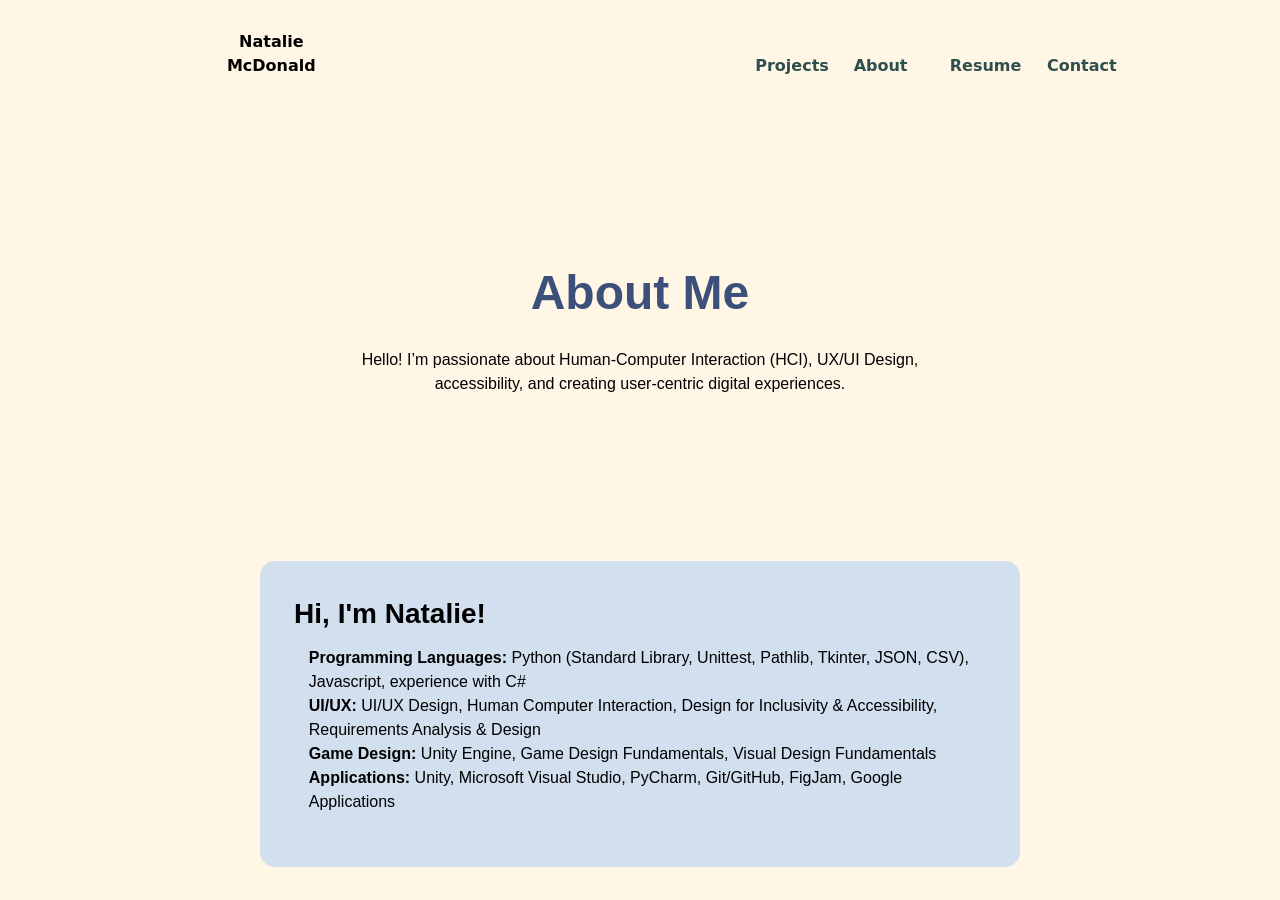
==== about.html @ 4e277cce "Added about page Added about.html Added aboutStyleSheet.css" ====
<!doctype html>
<html lang="en">

<!--
WRITTEN BY: Natalie McDonald
EMAIL: nmcdona1@uci.edu
-->

<head>
  <meta charset="utf-8">
  <meta name="author" content="Natalie McDonald">
  <meta name="description" content="description of your page">
   <!-- you would link to an external stylesheet here!
      <link rel="stylesheet" href="mainStyleSheet.css">
    -->
   <!-- you would also link to Bootstrap here! -->
  <title>N.McDonald Portfolio</title>
  <link rel="stylesheet" href="bootstrap.min.css">
  <link rel="stylesheet" href="aboutStyleSheet.css">
</head>

<!--
  The navigation bar at the top
  My name at the left, then at the right: Projects, About Me, Resume, Contact
-->
<div class="topNav container d-none d-sm-block">
  <ul>
    <!-- Name takes up 2 cols with a 2 col offset (cols 3 & 4) -->
    <li class="col-md-2 offset-md-1" id="topNavName"><strong>Natalie McDonald</strong></li>
    <!-- Pages take up 4 cols with a 2 col offset (cols 7-10) -->
    <li class="col-md-1 offset-md-4"><a href="index.html" class="active">Projects</a></li>
    <li class="col-md-1"><a href="about.html">About</a></li>
    <li class="col-md-1"><a href="resume.html">Resume</a></li>
    <li class="col-md-1"><a href="index.html#contact-section">Contact</a></li>
  </ul>
</div>

<!-- 
  RESUME TITLE
-->
<div class = "row justify-content-center">
  <div class="aboutTitle container d-none d-sm-block col-md-8">
    <h1 class="aboutH1 col-sm-8 offset-sm-2" id="aboutH1"><strong>About Me</strong></h1>
    <p class="aboutDes col-sm-8 offset-sm-2" id="aboutDes"> 
        Hello! I’m passionate about Human-Computer Interaction (HCI), UX/UI Design, accessibility, 
      and creating user-centric digital experiences.
    </p>
  </div>
</div>


<body>
  <!-- SKILLS CONTAINER -->
  <div class="container d-none d-sm-block">

    <!-- SKILLS-->
    <div class="row justify-content-center mb-2">
      <div class="skillsHolder col-md-8">
        <h3 id="skillsTitle"><strong>Hi, I'm Natalie!</strong></h3>
        <p id="skillsDes">
            <strong>Programming Languages: </strong>Python (Standard Library, Unittest, Pathlib, Tkinter, JSON, CSV), Javascript, experience with C#<br>
            <strong>UI/UX: </strong>UI/UX Design, Human Computer Interaction, Design for Inclusivity & Accessibility, Requirements Analysis & Design<br>
            <strong>Game Design: </strong>Unity Engine, Game Design Fundamentals, Visual Design Fundamentals<br>
            <strong>Applications: </strong>Unity, Microsoft Visual Studio, PyCharm, Git/GitHub, FigJam, Google Applications<br>
        </p>
      </div>
    </div>


  </div>

</body>
</html>
---- mainStyleSheet.css ----
/* When projects are hovered over they change color and expand slightly*/

/* COLORS: 
- Light Blue #b4c0ceff - text black
- Powder Blue #A6C0DD - text black
- Vanilla Cream #F3EBCE - text black
- cream: #fff6e5
- Light tan #d8d1b4ff - text black
- Purple #483143ff - text white
- Dark Blue #25304bff - text white
*/

body {
    background-color: #fff6e5;
}

/* --------TOP NAVIGATION BAR-------- */

.topNav {
    margin-top: 10px;
    /* margin-right: 145px; */
    margin-bottom: 10px;
    /* margin-left: 145px; */
}

.topNav ul{
  list-style-type: none;
  overflow: hidden;
  padding: 5px;
}

.topNav ul li {
  display: inline-block;
  text-align: center;
  padding: 15px 18px;
  color:darkslategray;
  transition: font-size 0.5s ease;
}

.topNav ul li a{
    transition: font-size 0.3s ease;
}

#topNavName{
    color: black;
}

/* mouse over link */
.topNav ul li a:hover {
  color: black;
  font-size: 110%;
}

a {
  color: darkslategray; /* default link color */
  font-weight: bold;
  text-decoration: none; /* no underline */
}

/* a:link { color: darkslategray; }       unvisited link */
/* a:visited { color: darkslategray; }    visited link */        
a:active { color: black; }            /* link clicked */


/* --------MAIN TITLE-------- */

.mainTitle{
    text-align: center;
    font-family : 'Arial';
	color: black;
}

.nameH1{
    margin-block-start: 150px; /* margin top */
    margin-block-end: 26px; /* margin bottom */
    font-family : 'Arial';
	color: #3d507b; /*  3d507b 6d4a65 */
    font-size: 3em; /* 48 px */
}

.nameDes{
    margin-block-end: 150px; /* margin bottom */
}

/* --------PROJECTS-------- */

.project{
    margin-top: 15px;
    margin-bottom: 25px;
    border-radius: 15px;
    background-color: #D2DFEE;
    text-align: center;
	font-family : 'Arial';
	color: black;
    transition: width 0.5s ease;
}

.projectTitle{
    padding: 20px 20px 5px; /* top, right and left, bottom */
    text-align: right;
}

.projectDes{
    padding: 5px 20px 20px; /* top, right and left, bottom */
    text-align: right;
}

#projectFour{
    margin-bottom: 150px;
}

.project:hover{
    background-color: #B5CAE3;
    width: 101%;
}

/* --------CONTACT-------- */

.contact-section{
    background-color: #3d507b;
    margin-left: 0px;
    margin-right:0px;
}

.contactH2{
    margin-block-start: 150px; /* margin top */
    margin-block-end: 26px; /* margin bottom */
    font-family : 'Arial';
	color: white; /*  3d507b 6d4a65 */
    font-size: 3em; /* 48 px */
    text-align: center;
}

.contactDes{
    margin-block-end: 150px; /* margin bottom */
    text-align: center;
    color: white;
}

#contact-li-link{
    color:beige;
    transition: font-size 0.3s ease;
}

/* mouse over link */
#contact-li-link:hover {
  color: #fff6e5; /* fff6e5 */
  font-size: 110%;
}
---- aboutStyleSheet.css ----
/* When projects are hovered over they change color and expand slightly*/

/* COLORS: 
- Light Blue #b4c0ceff - text black
- Powder Blue #A6C0DD - text black
- Vanilla Cream #F3EBCE - text black
- cream: #fff6e5
- Light tan #d8d1b4ff - text black
- Purple #483143ff - text white
- Dark Blue #25304bff - text white
*/

body {
    background-color: #fff6e5;
}

/* --------TOP NAVIGATION BAR-------- */

.topNav {
    margin-top: 10px;
    /* margin-right: 145px; */
    margin-bottom: 10px;
    /* margin-left: 145px; */
}

.topNav ul{
  list-style-type: none;
  overflow: hidden;
  padding: 5px;
}

.topNav ul li {
  display: inline-block;
  text-align: center;
  padding: 15px 18px;
}

.topNav ul li a{
    transition: font-size 0.5s ease;
}

#topNavName{
    color: black;
}

a {
  color: darkslategray; /* default link color */
  font-weight: bold;
  text-decoration: none; /* no underline */
}

/* mouse over link */
a:hover {
  color: black;
  font-size: 110%;
  transition: font-size 0.3s ease;
}
       
a:active { color: black; }            /* link clicked */


/* --------RESUME TITLE-------- */

.aboutTitle{
    text-align: center;
    font-family : 'Arial';
	color: black;
}

#aboutH1{
    margin-block-start: 150px; /* margin top */
    margin-block-end: 26px; /* margin bottom */
    font-family : 'Arial';
	color: #3d507b; /*  3d507b 6d4a65 */
    font-size: 3em; /* 48 px */
}

#aboutDes{
    margin-block-end: 150px; /* margin bottom */
}

/* --------SKILLS SECTION-------- */
.skillsHolder{
    background-color:#D2DFEE;
    border-radius: 15px;
    font-family : 'Arial';
	color: black;
    margin-top: 15px;
    margin-bottom: 25px;
    border-radius: 15px;
}

#skillsTitle{
    padding: 5% 3% 0.5%; /* top, right and left, bottom */
}

#skillsDes{
    padding: 0.5% 5% 5%; /* top, right and left, bottom */
}
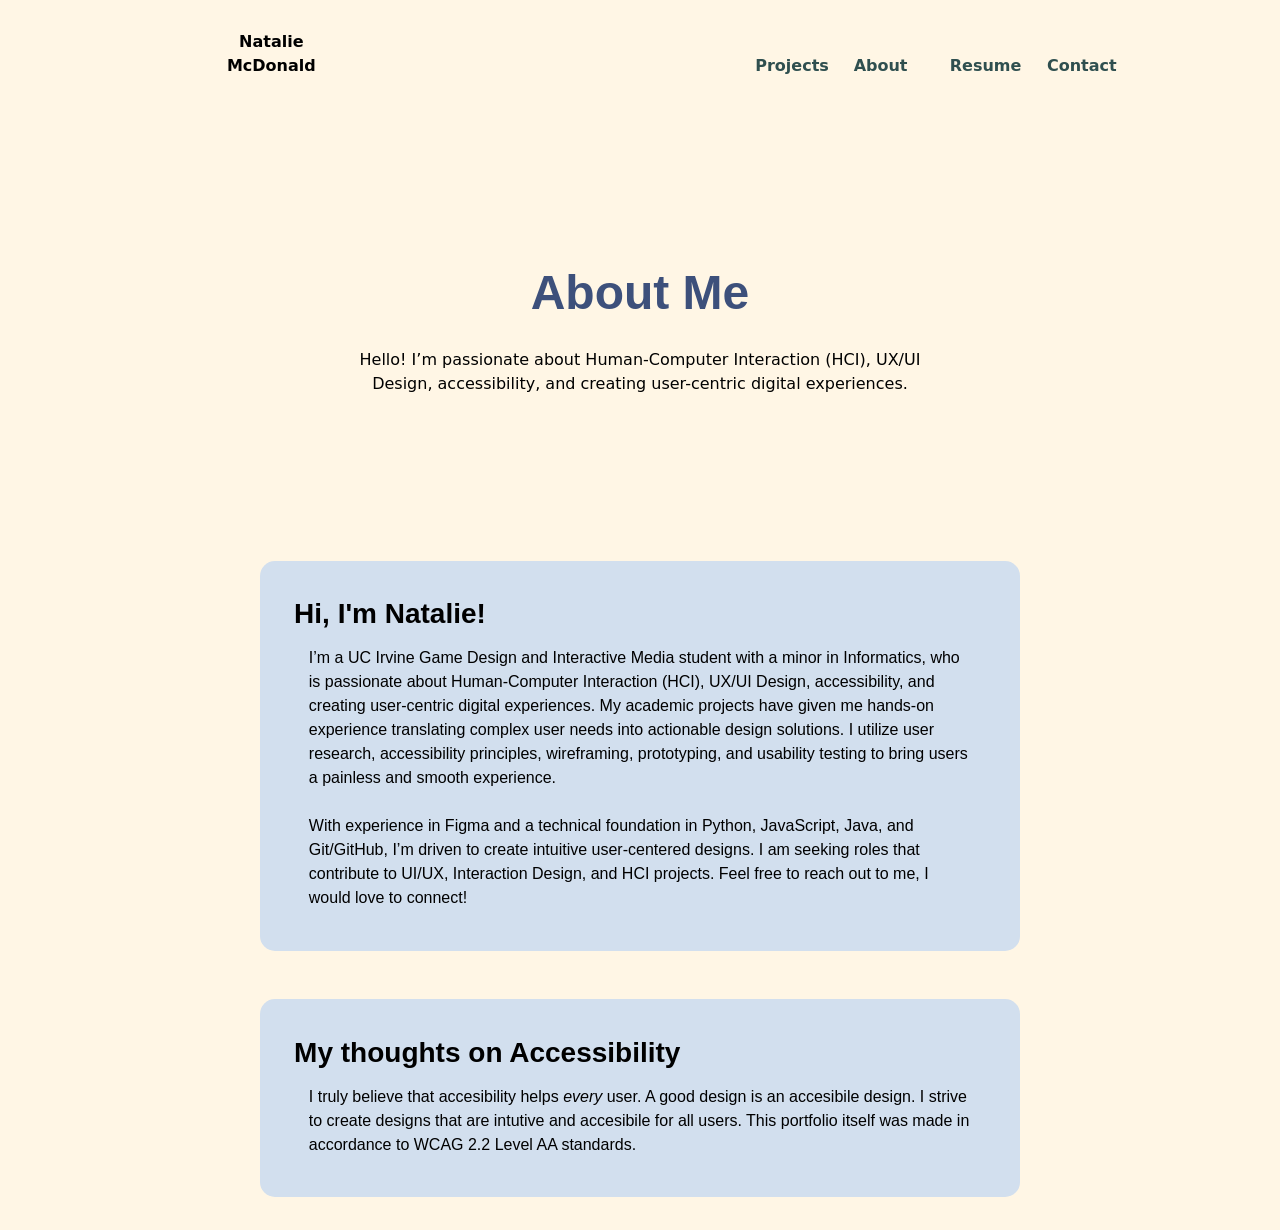
==== commit d06241d2: "Finished about section" ====
--- a/about.html
+++ b/about.html
@@ -36,12 +36,12 @@
 </div>
 
 <!-- 
-  RESUME TITLE
+  ABOUT TITLE
 -->
 <div class = "row justify-content-center">
   <div class="aboutTitle container d-none d-sm-block col-md-8">
     <h1 class="aboutH1 col-sm-8 offset-sm-2" id="aboutH1"><strong>About Me</strong></h1>
-    <p class="aboutDes col-sm-8 offset-sm-2" id="aboutDes"> 
+    <p class="aboutDes col-sm-8 offset-sm-2" id="aboutH1Des"> 
         Hello! I’m passionate about Human-Computer Interaction (HCI), UX/UI Design, accessibility, 
       and creating user-centric digital experiences.
     </p>
@@ -50,19 +50,31 @@
 
 
 <body>
-  <!-- SKILLS CONTAINER -->
+  <!-- ABOUT CONTAINER -->
   <div class="container d-none d-sm-block">
 
-    <!-- SKILLS-->
+    <!-- ABOUT ME-->
     <div class="row justify-content-center mb-2">
-      <div class="skillsHolder col-md-8">
-        <h3 id="skillsTitle"><strong>Hi, I'm Natalie!</strong></h3>
-        <p id="skillsDes">
-            <strong>Programming Languages: </strong>Python (Standard Library, Unittest, Pathlib, Tkinter, JSON, CSV), Javascript, experience with C#<br>
-            <strong>UI/UX: </strong>UI/UX Design, Human Computer Interaction, Design for Inclusivity & Accessibility, Requirements Analysis & Design<br>
-            <strong>Game Design: </strong>Unity Engine, Game Design Fundamentals, Visual Design Fundamentals<br>
-            <strong>Applications: </strong>Unity, Microsoft Visual Studio, PyCharm, Git/GitHub, FigJam, Google Applications<br>
-        </p>
+      <div class="aboutHolder col-md-8">
+        <h3 id="aboutTitle"><strong>Hi, I'm Natalie!</strong></h3>
+        <p id="aboutDes">
+            I’m a UC Irvine Game Design and Interactive Media student with a minor in Informatics, who is passionate about Human-Computer Interaction (HCI), 
+            UX/UI Design, accessibility, and creating user-centric digital experiences. 
+            My academic projects have given me hands-on experience translating complex user needs into actionable design solutions.
+            I utilize user research, accessibility principles, wireframing, prototyping, and usability testing to bring users a painless and smooth experience. <br><br>
+            With experience in Figma and a technical foundation in Python, JavaScript, Java, and Git/GitHub, I’m driven to create intuitive user-centered designs. 
+            I am seeking roles that contribute to UI/UX, Interaction Design, and HCI projects. Feel free to reach out to me, I would love to connect!
+      </div>
+    </div>
+
+    <!-- ACCESSIBILITY-->
+    <div class="row justify-content-center mb-2">
+      <div class="aboutHolder col-md-8">
+        <h3 id="aboutTitle"><strong>My thoughts on Accessibility</strong></h3>
+        <p id="aboutDes">
+            I truly believe that accesibility helps <em>every</em> user. A good design is an accesibile design.
+            I strive to create designs that are intutive and accesibile for all users. This portfolio itself was made in
+            accordance to WCAG 2.2 Level AA standards. 
       </div>
     </div>
 
--- a/aboutStyleSheet.css
+++ b/aboutStyleSheet.css
@@ -58,29 +58,8 @@
        
 a:active { color: black; }            /* link clicked */
 
-
-/* --------RESUME TITLE-------- */
-
-.aboutTitle{
-    text-align: center;
-    font-family : 'Arial';
-	color: black;
-}
-
-#aboutH1{
-    margin-block-start: 150px; /* margin top */
-    margin-block-end: 26px; /* margin bottom */
-    font-family : 'Arial';
-	color: #3d507b; /*  3d507b 6d4a65 */
-    font-size: 3em; /* 48 px */
-}
-
-#aboutDes{
-    margin-block-end: 150px; /* margin bottom */
-}
-
-/* --------SKILLS SECTION-------- */
-.skillsHolder{
+/* --------ABOUT SECTION-------- */
+.aboutHolder{
     background-color:#D2DFEE;
     border-radius: 15px;
     font-family : 'Arial';
@@ -90,11 +69,30 @@
     border-radius: 15px;
 }
 
-#skillsTitle{
+#aboutH1{
+    margin-block-start: 150px; /* margin top */
+    margin-block-end: 26px; /* margin bottom */
+    font-family : 'Arial';
+	color: #3d507b; /*  3d507b 6d4a65 */
+    font-size: 3em; /* 48 px */
+    text-align: center;
+}
+
+#aboutH1Des{
+    text-align: center;
+    color: black;
+    margin-bottom: 150px;
+}
+
+#aboutTitle{
+    text-align: left;
+    font-family : 'Arial';
+	color: black;
     padding: 5% 3% 0.5%; /* top, right and left, bottom */
 }
 
-#skillsDes{
-    padding: 0.5% 5% 5%; /* top, right and left, bottom */
+#aboutDes{
+    padding: 0.5% 5% 0.5%; /* top, right and left, bottom */
+    margin-bottom: 5%;
 }
 
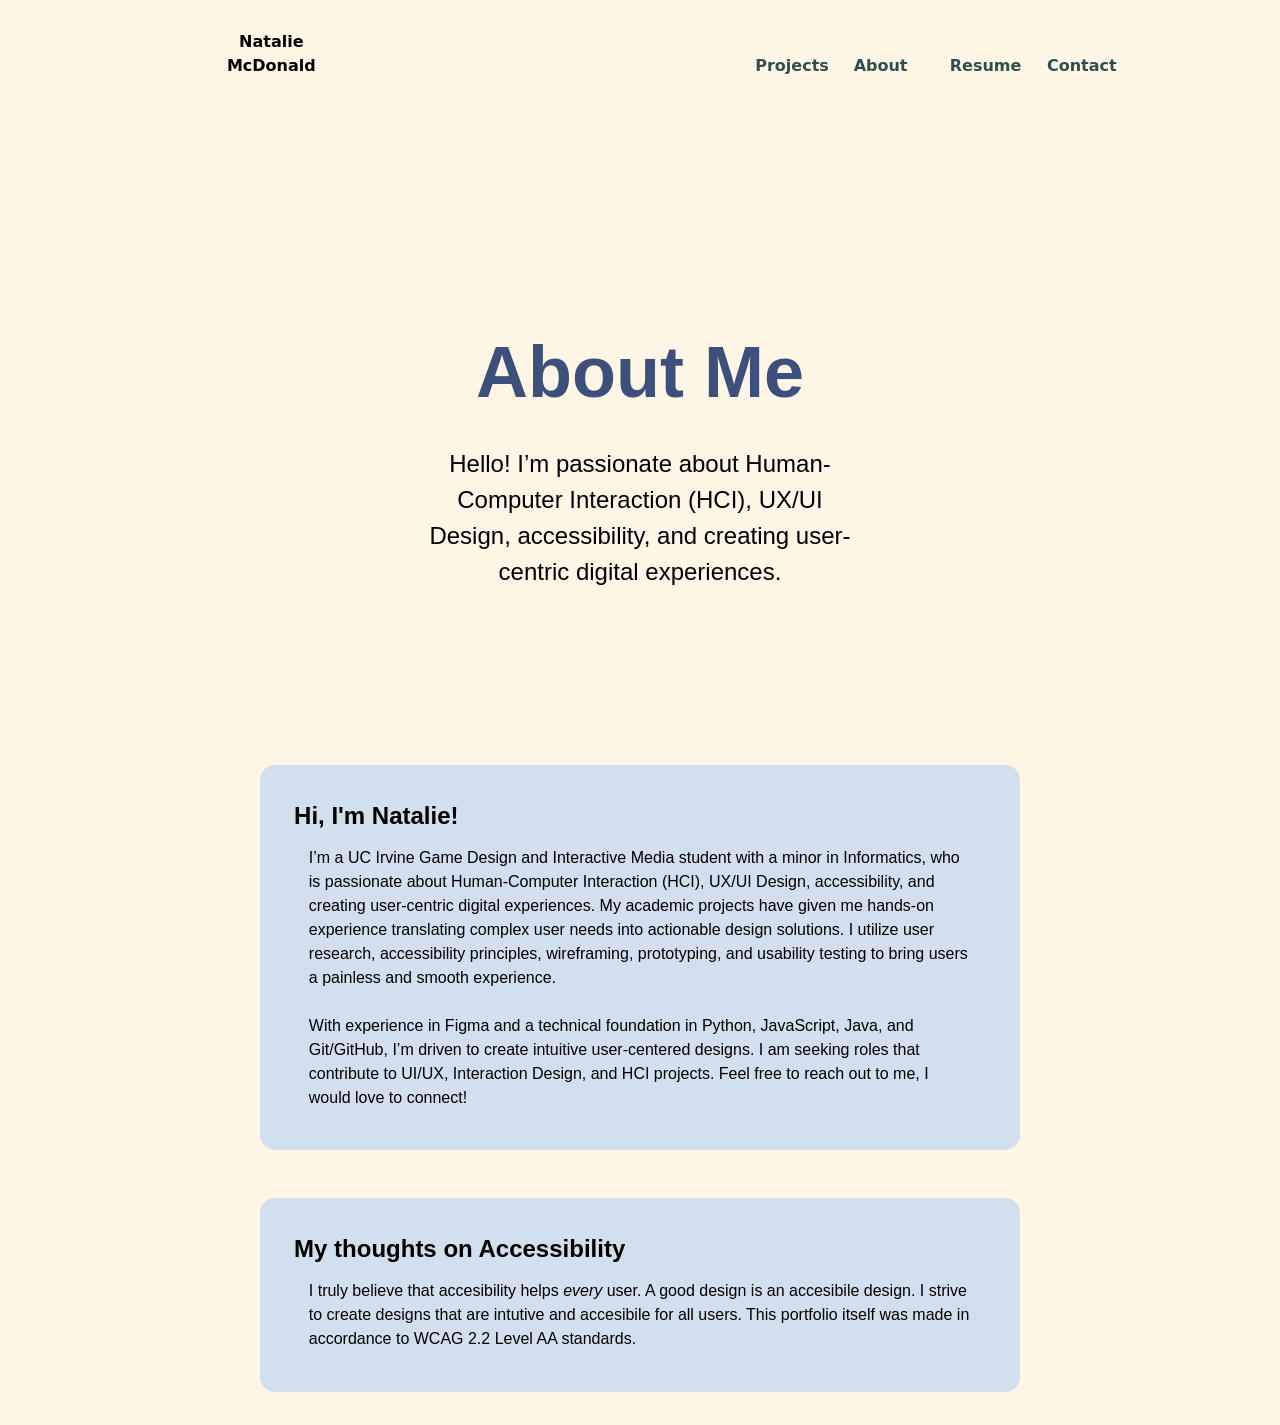
==== commit 167f0d10: "Fixing validation errors Updating HTML, CSS and accessibility errors" ====
--- a/about.html
+++ b/about.html
@@ -14,7 +14,7 @@
       <link rel="stylesheet" href="mainStyleSheet.css">
     -->
    <!-- you would also link to Bootstrap here! -->
-  <title>N.McDonald Portfolio</title>
+  <title>N.McDonald Portfolio - About</title>
   <link rel="stylesheet" href="bootstrap.min.css">
   <link rel="stylesheet" href="aboutStyleSheet.css">
 </head>
@@ -35,29 +35,27 @@
   </ul>
 </div>
 
-<!-- 
-  ABOUT TITLE
--->
-<div class = "row justify-content-center">
-  <div class="aboutTitle container d-none d-sm-block col-md-8">
-    <h1 class="aboutH1 col-sm-8 offset-sm-2" id="aboutH1"><strong>About Me</strong></h1>
-    <p class="aboutDes col-sm-8 offset-sm-2" id="aboutH1Des"> 
-        Hello! I’m passionate about Human-Computer Interaction (HCI), UX/UI Design, accessibility, 
-      and creating user-centric digital experiences.
-    </p>
-  </div>
-</div>
-
 
 <body>
+    <!-- ABOUT TITLE -->
+    <div class = "row justify-content-center">
+    <div class="aboutTitle container d-none d-sm-block col-md-8">
+        <h1 class="aboutH1 col-sm-8 offset-sm-2" id="aboutH1"><strong>About Me</strong></h1>
+        <p class="aboutDes col-sm-8 offset-sm-2" id="aboutH1Des"> 
+            Hello! I’m passionate about Human-Computer Interaction (HCI), UX/UI Design, accessibility, 
+        and creating user-centric digital experiences.
+        </p>
+    </div>
+    </div>
+
   <!-- ABOUT CONTAINER -->
   <div class="container d-none d-sm-block">
 
     <!-- ABOUT ME-->
     <div class="row justify-content-center mb-2">
       <div class="aboutHolder col-md-8">
-        <h3 id="aboutTitle"><strong>Hi, I'm Natalie!</strong></h3>
-        <p id="aboutDes">
+        <h2 class="aboutTitle"><strong>Hi, I'm Natalie!</strong></h2>
+        <p class="aboutDes">
             I’m a UC Irvine Game Design and Interactive Media student with a minor in Informatics, who is passionate about Human-Computer Interaction (HCI), 
             UX/UI Design, accessibility, and creating user-centric digital experiences. 
             My academic projects have given me hands-on experience translating complex user needs into actionable design solutions.
@@ -70,8 +68,8 @@
     <!-- ACCESSIBILITY-->
     <div class="row justify-content-center mb-2">
       <div class="aboutHolder col-md-8">
-        <h3 id="aboutTitle"><strong>My thoughts on Accessibility</strong></h3>
-        <p id="aboutDes">
+        <h2 class="aboutTitle"><strong>My thoughts on Accessibility</strong></h2>
+        <p class="aboutDes">
             I truly believe that accesibility helps <em>every</em> user. A good design is an accesibile design.
             I strive to create designs that are intutive and accesibile for all users. This portfolio itself was made in
             accordance to WCAG 2.2 Level AA standards. 
--- a/mainStyleSheet.css
+++ b/mainStyleSheet.css
@@ -76,6 +76,7 @@
     font-family : 'Arial';
 	color: #3d507b; /*  3d507b 6d4a65 */
     font-size: 3em; /* 48 px */
+    font-weight: bold;
 }
 
 .nameDes{
@@ -98,6 +99,8 @@
 .projectTitle{
     padding: 20px 20px 5px; /* top, right and left, bottom */
     text-align: right;
+    font-size: larger; 
+    font-weight: bold;
 }
 
 .projectDes{
@@ -128,6 +131,7 @@
     font-family : 'Arial';
 	color: white; /*  3d507b 6d4a65 */
     font-size: 3em; /* 48 px */
+    font-weight: bold;
     text-align: center;
 }
 
--- a/aboutStyleSheet.css
+++ b/aboutStyleSheet.css
@@ -69,6 +69,19 @@
     border-radius: 15px;
 }
 
+.aboutTitle{
+    text-align: left;
+    font-family : 'Arial';
+    font-size: x-large;
+	color: black;
+    padding: 5% 3% 0.5%; /* top, right and left, bottom */
+}
+
+.aboutDes{
+    padding: 0.5% 5% 0.5%; /* top, right and left, bottom */
+    margin-bottom: 5%;
+}
+
 #aboutH1{
     margin-block-start: 150px; /* margin top */
     margin-block-end: 26px; /* margin bottom */
@@ -84,15 +97,5 @@
     margin-bottom: 150px;
 }
 
-#aboutTitle{
-    text-align: left;
-    font-family : 'Arial';
-	color: black;
-    padding: 5% 3% 0.5%; /* top, right and left, bottom */
-}
 
-#aboutDes{
-    padding: 0.5% 5% 0.5%; /* top, right and left, bottom */
-    margin-bottom: 5%;
-}
 
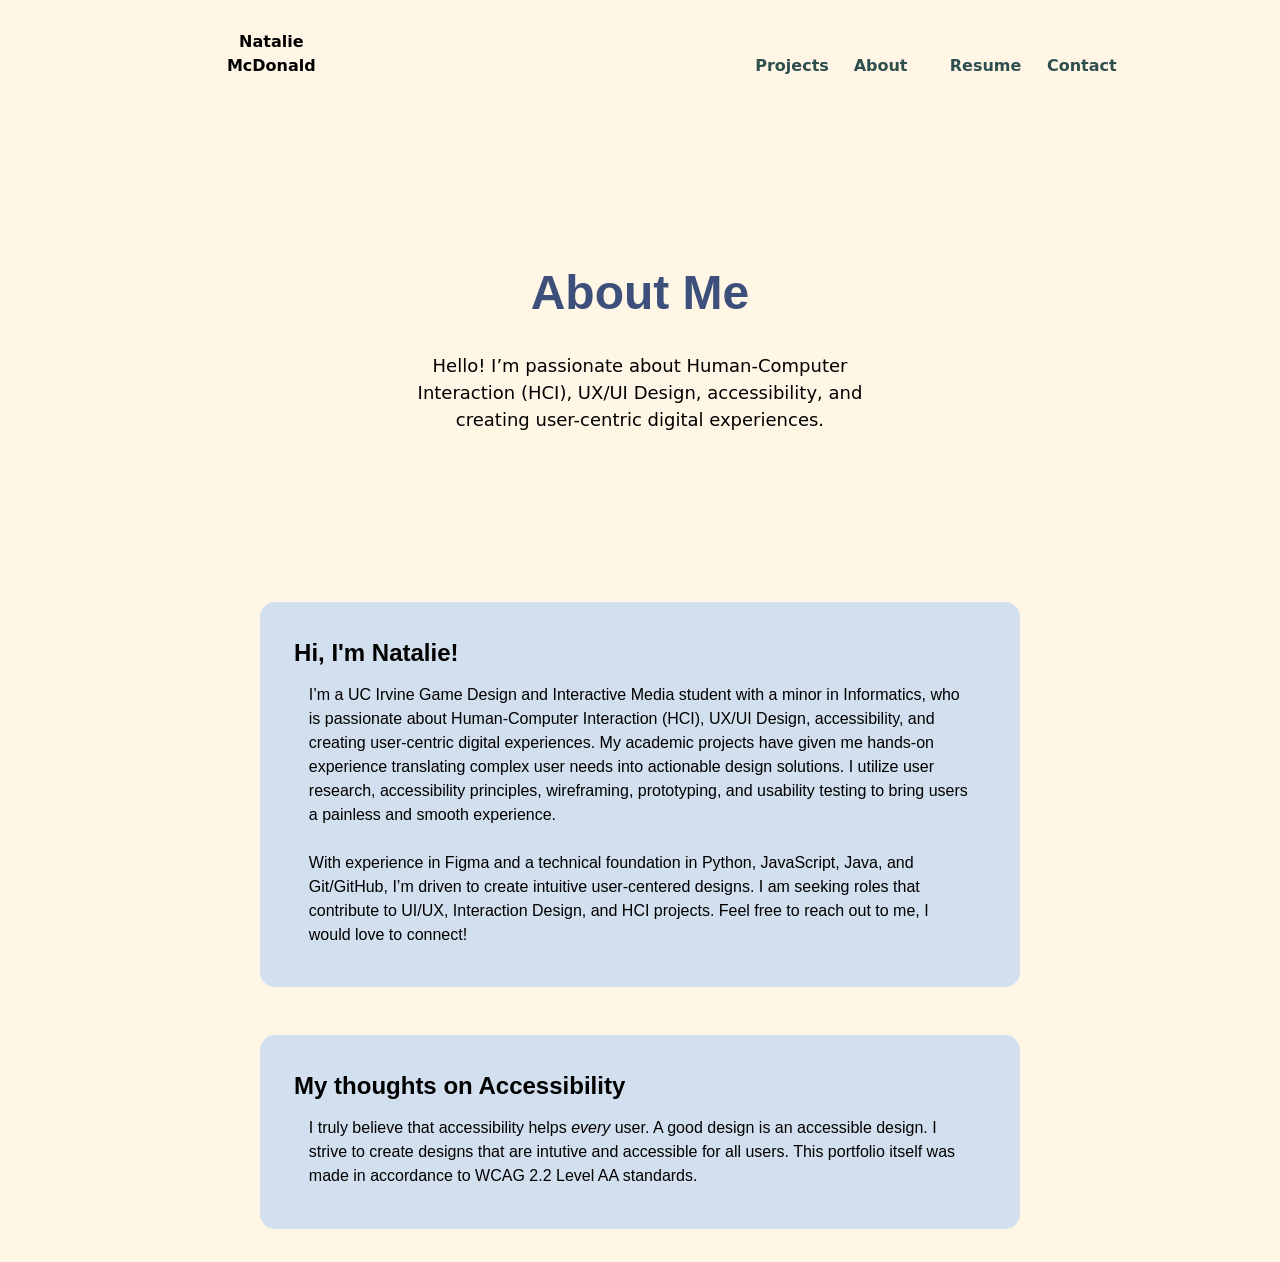
==== commit 1b8d408e: "Fixed more validity requirements" ====
--- a/about.html
+++ b/about.html
@@ -10,36 +10,34 @@
   <meta charset="utf-8">
   <meta name="author" content="Natalie McDonald">
   <meta name="description" content="description of your page">
-   <!-- you would link to an external stylesheet here!
-      <link rel="stylesheet" href="mainStyleSheet.css">
-    -->
-   <!-- you would also link to Bootstrap here! -->
   <title>N.McDonald Portfolio - About</title>
   <link rel="stylesheet" href="bootstrap.min.css">
   <link rel="stylesheet" href="aboutStyleSheet.css">
 </head>
 
-<!--
-  The navigation bar at the top
-  My name at the left, then at the right: Projects, About Me, Resume, Contact
--->
-<div class="topNav container d-none d-sm-block">
-  <ul>
-    <!-- Name takes up 2 cols with a 2 col offset (cols 3 & 4) -->
-    <li class="col-md-2 offset-md-1" id="topNavName"><strong>Natalie McDonald</strong></li>
-    <!-- Pages take up 4 cols with a 2 col offset (cols 7-10) -->
-    <li class="col-md-1 offset-md-4"><a href="index.html" class="active">Projects</a></li>
-    <li class="col-md-1"><a href="about.html">About</a></li>
-    <li class="col-md-1"><a href="resume.html">Resume</a></li>
-    <li class="col-md-1"><a href="index.html#contact-section">Contact</a></li>
-  </ul>
-</div>
 
+<header>
+    <!--
+    The navigation bar at the top
+    My name at the left, then at the right: Projects, About Me, Resume, Contact
+    -->
+    <div class="topNav container d-none d-sm-block">
+    <ul>
+        <!-- Name takes up 2 cols with a 2 col offset (cols 3 & 4) -->
+        <li class="col-md-2 offset-md-1" id="topNavName"><strong>Natalie McDonald</strong></li>
+        <!-- Pages take up 4 cols with a 2 col offset (cols 7-10) -->
+        <li class="col-md-1 offset-md-4"><a href="index.html" class="active">Projects</a></li>
+        <li class="col-md-1"><a href="about.html">About</a></li>
+        <li class="col-md-1"><a href="resume.html">Resume</a></li>
+        <li class="col-md-1"><a href="index.html#contact-section">Contact</a></li>
+    </ul>
+    </div>
+</header>
 
 <body>
     <!-- ABOUT TITLE -->
     <div class = "row justify-content-center">
-    <div class="aboutTitle container d-none d-sm-block col-md-8">
+    <div class="container d-none d-sm-block col-md-8">
         <h1 class="aboutH1 col-sm-8 offset-sm-2" id="aboutH1"><strong>About Me</strong></h1>
         <p class="aboutDes col-sm-8 offset-sm-2" id="aboutH1Des"> 
             Hello! I’m passionate about Human-Computer Interaction (HCI), UX/UI Design, accessibility, 
@@ -70,8 +68,8 @@
       <div class="aboutHolder col-md-8">
         <h2 class="aboutTitle"><strong>My thoughts on Accessibility</strong></h2>
         <p class="aboutDes">
-            I truly believe that accesibility helps <em>every</em> user. A good design is an accesibile design.
-            I strive to create designs that are intutive and accesibile for all users. This portfolio itself was made in
+            I truly believe that accessibility helps <em>every</em> user. A good design is an accessible design.
+            I strive to create designs that are intutive and accessible for all users. This portfolio itself was made in
             accordance to WCAG 2.2 Level AA standards. 
       </div>
     </div>
--- a/aboutStyleSheet.css
+++ b/aboutStyleSheet.css
@@ -87,7 +87,7 @@
     margin-block-end: 26px; /* margin bottom */
     font-family : 'Arial';
 	color: #3d507b; /*  3d507b 6d4a65 */
-    font-size: 3em; /* 48 px */
+    font-size: 3em;
     text-align: center;
 }
 
@@ -95,6 +95,7 @@
     text-align: center;
     color: black;
     margin-bottom: 150px;
+    font-size: large; 
 }
 
 
